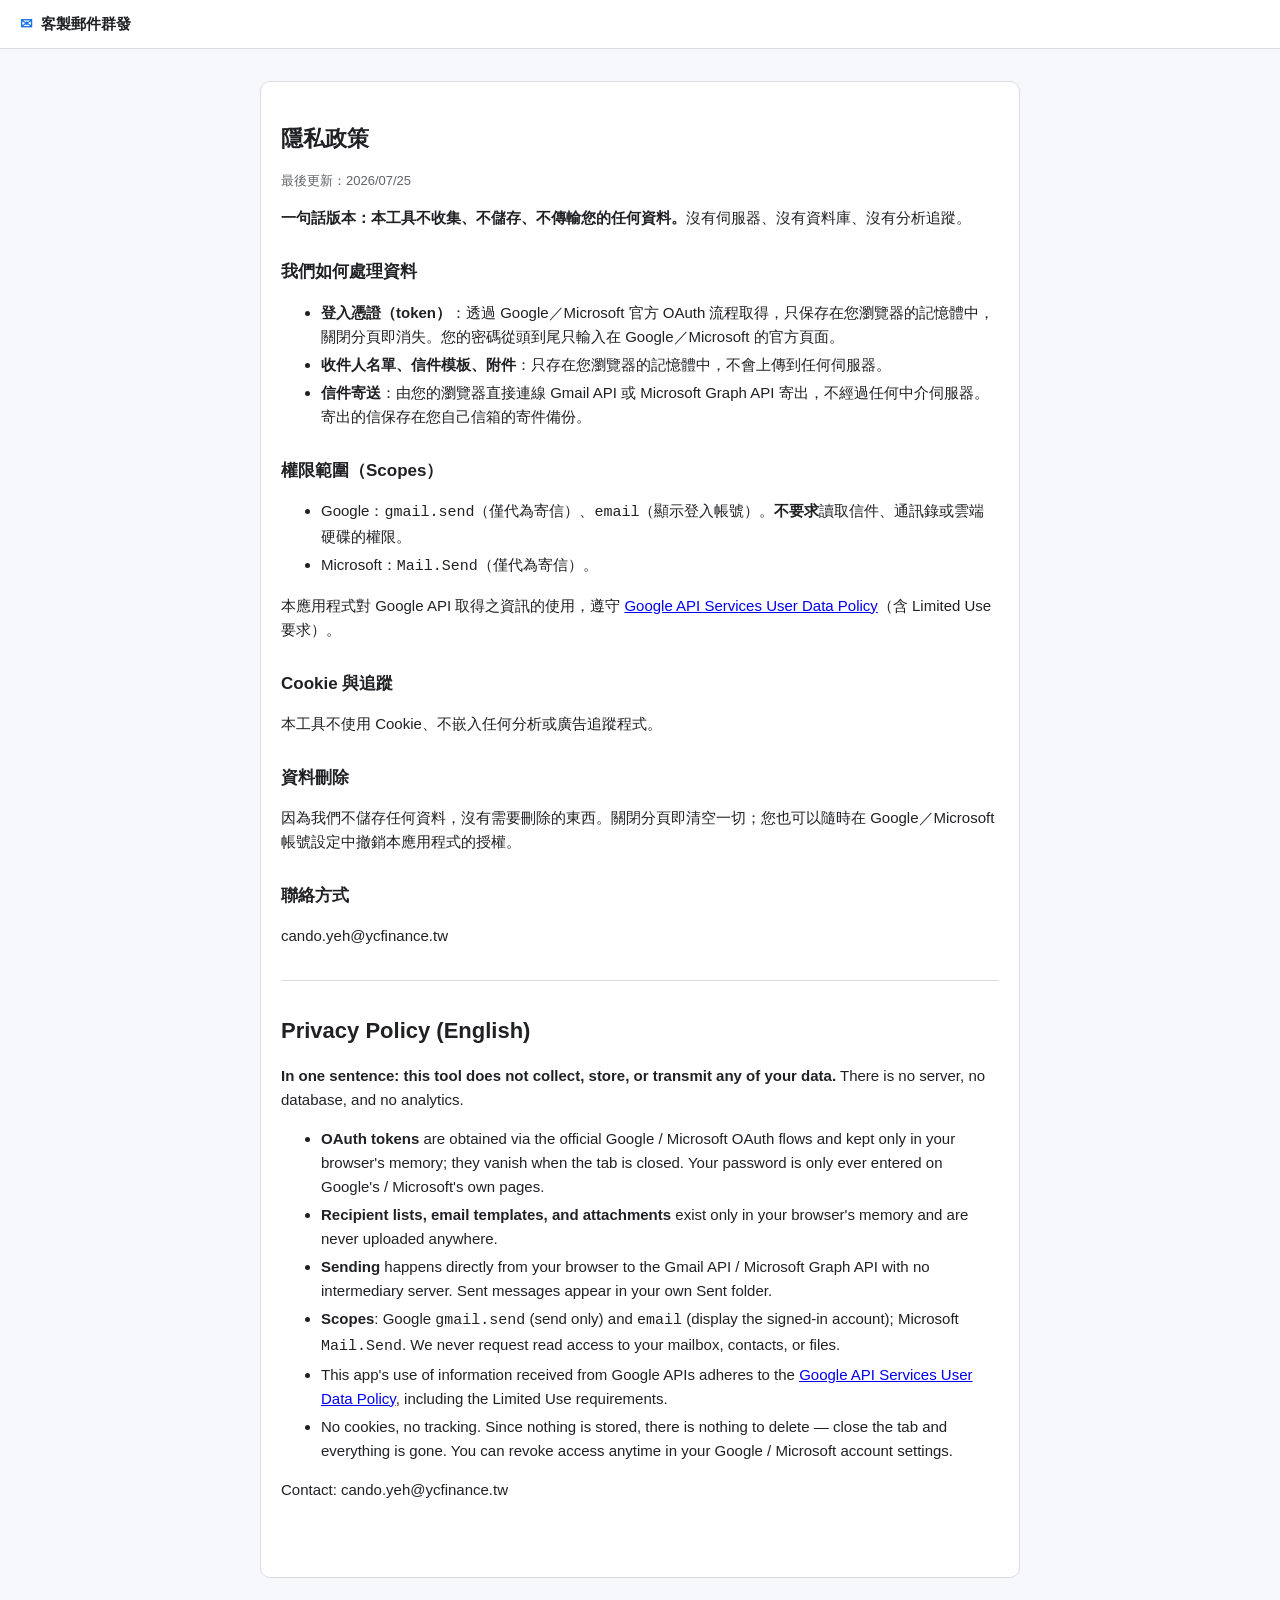
==== privacy.html @ ae94dd63 "Add privacy policy, terms of service, and anti-abuse notice for public launch Co-Authored-By: Claude" ====
<!DOCTYPE html>
<html lang="zh-Hant">
<head>
<meta charset="UTF-8">
<meta name="viewport" content="width=device-width, initial-scale=1">
<title>隱私政策 Privacy Policy — 客製郵件群發 Mail Merge</title>
<link rel="stylesheet" href="style.css">
<style>
  .doc { max-width: 760px; margin: 0 auto; padding: 24px 20px 60px; background: #fff;
         border: 1px solid var(--line); border-radius: 10px; margin-top: 16px; }
  .doc h1 { font-size: 22px; } .doc h2 { font-size: 17px; margin-top: 28px; }
  .doc hr { border: 0; border-top: 1px solid var(--line); margin: 32px 0; }
  .doc li { margin: 4px 0; }
</style>
</head>
<body>
<header class="topbar">
  <div class="brand"><span class="brand-mark">✉</span><a href="./" style="color:inherit;text-decoration:none">客製郵件群發</a></div>
</header>
<main><div class="doc">

<h1>隱私政策</h1>
<p class="muted">最後更新：2026/07/25</p>

<p><strong>一句話版本：本工具不收集、不儲存、不傳輸您的任何資料。</strong>沒有伺服器、沒有資料庫、沒有分析追蹤。</p>

<h2>我們如何處理資料</h2>
<ul>
  <li><strong>登入憑證（token）</strong>：透過 Google／Microsoft 官方 OAuth 流程取得，只保存在您瀏覽器的記憶體中，關閉分頁即消失。您的密碼從頭到尾只輸入在 Google／Microsoft 的官方頁面。</li>
  <li><strong>收件人名單、信件模板、附件</strong>：只存在您瀏覽器的記憶體中，不會上傳到任何伺服器。</li>
  <li><strong>信件寄送</strong>：由您的瀏覽器直接連線 Gmail API 或 Microsoft Graph API 寄出，不經過任何中介伺服器。寄出的信保存在您自己信箱的寄件備份。</li>
</ul>

<h2>權限範圍（Scopes）</h2>
<ul>
  <li>Google：<code>gmail.send</code>（僅代為寄信）、<code>email</code>（顯示登入帳號）。<strong>不要求</strong>讀取信件、通訊錄或雲端硬碟的權限。</li>
  <li>Microsoft：<code>Mail.Send</code>（僅代為寄信）。</li>
</ul>
<p>本應用程式對 Google API 取得之資訊的使用，遵守 <a href="https://developers.google.com/terms/api-services-user-data-policy">Google API Services User Data Policy</a>（含 Limited Use 要求）。</p>

<h2>Cookie 與追蹤</h2>
<p>本工具不使用 Cookie、不嵌入任何分析或廣告追蹤程式。</p>

<h2>資料刪除</h2>
<p>因為我們不儲存任何資料，沒有需要刪除的東西。關閉分頁即清空一切；您也可以隨時在 Google／Microsoft 帳號設定中撤銷本應用程式的授權。</p>

<h2>聯絡方式</h2>
<p>cando.yeh@ycfinance.tw</p>

<hr>

<h1>Privacy Policy (English)</h1>
<p><strong>In one sentence: this tool does not collect, store, or transmit any of your data.</strong> There is no server, no database, and no analytics.</p>
<ul>
  <li><strong>OAuth tokens</strong> are obtained via the official Google / Microsoft OAuth flows and kept only in your browser's memory; they vanish when the tab is closed. Your password is only ever entered on Google's / Microsoft's own pages.</li>
  <li><strong>Recipient lists, email templates, and attachments</strong> exist only in your browser's memory and are never uploaded anywhere.</li>
  <li><strong>Sending</strong> happens directly from your browser to the Gmail API / Microsoft Graph API with no intermediary server. Sent messages appear in your own Sent folder.</li>
  <li><strong>Scopes</strong>: Google <code>gmail.send</code> (send only) and <code>email</code> (display the signed-in account); Microsoft <code>Mail.Send</code>. We never request read access to your mailbox, contacts, or files.</li>
  <li>This app's use of information received from Google APIs adheres to the <a href="https://developers.google.com/terms/api-services-user-data-policy">Google API Services User Data Policy</a>, including the Limited Use requirements.</li>
  <li>No cookies, no tracking. Since nothing is stored, there is nothing to delete — close the tab and everything is gone. You can revoke access anytime in your Google / Microsoft account settings.</li>
</ul>
<p>Contact: cando.yeh@ycfinance.tw</p>

</div></main>
</body>
</html>
---- style.css ----
:root {
  --blue: #1a73e8;
  --blue-dark: #185fa5;
  --ink: #202124;
  --muted: #5f6368;
  --line: #dadce0;
  --bg: #f6f8fc;
  --ok-bg: #eaf3de; --ok-fg: #27500a;
  --bad-bg: #fcebeb; --bad-fg: #791f1f;
  --pill-bg: #e6f1fb; --pill-fg: #0c447c;
}
* { box-sizing: border-box; }
body {
  margin: 0; color: var(--ink); background: var(--bg);
  font: 15px/1.6 -apple-system, "PingFang TC", "Microsoft JhengHei", sans-serif;
}
main { max-width: 1080px; margin: 0 auto; padding: 16px 20px 60px; }

.topbar {
  display: flex; justify-content: space-between; align-items: center;
  padding: 12px 20px; background: #fff; border-bottom: 1px solid var(--line);
}
.brand { display: flex; align-items: baseline; gap: 8px; font-weight: 600; }
.brand-mark { color: var(--blue); }
.brand-sub { font-size: 12px; color: var(--muted); font-weight: 400; }
#authArea { display: flex; gap: 8px; align-items: center; }
.account-chip {
  display: inline-flex; align-items: center; gap: 6px;
  background: var(--pill-bg); color: var(--pill-fg);
  padding: 4px 12px; border-radius: 14px; font-size: 13px;
}

.btn {
  padding: 7px 14px; font-size: 14px; border: 1px solid var(--line);
  border-radius: 6px; background: #fff; cursor: pointer; color: var(--ink);
}
.btn:hover { background: #f1f3f4; }
.btn-sm { padding: 3px 10px; font-size: 13px; }
.btn-primary { background: var(--blue); border-color: var(--blue); color: #fff; }
.btn-primary:hover { background: var(--blue-dark); }
.btn-primary:disabled { background: #a8c7ee; border-color: #a8c7ee; cursor: not-allowed; }
.btn-danger { background: #d93025; border-color: #d93025; color: #fff; }

.step { background: #fff; border: 1px solid var(--line); border-radius: 10px; padding: 18px 20px; margin-top: 16px; }
.step h2 { font-size: 17px; margin: 0 0 14px; display: flex; align-items: center; gap: 8px; }
.step-no {
  display: inline-flex; width: 22px; height: 22px; border-radius: 50%;
  background: var(--blue); color: #fff; font-size: 13px;
  align-items: center; justify-content: center;
}

.paste-zone {
  border: 1.5px dashed #b9c2cc; border-radius: 8px; padding: 26px;
  text-align: center; cursor: pointer; outline: none;
}
.paste-zone:focus, .paste-zone.armed { border-color: var(--blue); background: #f5f9ff; }
.pz-title { font-size: 15px; }
.pz-sub { font-size: 13px; color: var(--muted); margin: 4px 0 10px; }

.row-bar { display: flex; align-items: center; gap: 10px; margin: 14px 0 10px; flex-wrap: wrap; }
.tag { font-size: 13px; padding: 2px 10px; border-radius: 12px; }
.tag-ok { background: var(--ok-bg); color: var(--ok-fg); }
.tag-bad { background: var(--bad-bg); color: var(--bad-fg); }
.muted { color: var(--muted); font-size: 13px; }

.map-grid { display: flex; gap: 14px; flex-wrap: wrap; margin-bottom: 12px; }
.map-item { flex: 1; min-width: 240px; }
.map-label { display: block; font-size: 12px; color: var(--muted); margin-bottom: 4px; }
.map-item select { width: 100%; padding: 7px 8px; border: 1px solid var(--line); border-radius: 6px; font-size: 14px; background: #fff; }

.attach-pools { display: flex; gap: 14px; flex-wrap: wrap; margin-bottom: 12px; }
.pool { flex: 1; min-width: 280px; }
.pool-title { font-size: 12px; color: var(--muted); margin-bottom: 4px; }
.drop-zone {
  border: 1.5px dashed #b9c2cc; border-radius: 8px; padding: 10px 12px;
  font-size: 13px; color: var(--muted);
}
.drop-zone.armed { border-color: var(--blue); background: #f5f9ff; }
.file-list { margin-top: 6px; display: flex; flex-wrap: wrap; gap: 6px; }
.file-item {
  display: inline-flex; align-items: center; gap: 6px; font-size: 12px;
  background: #f1f3f4; border-radius: 12px; padding: 2px 10px;
}
.file-item button { border: 0; background: none; cursor: pointer; color: var(--muted); font-size: 13px; padding: 0; }

.table-wrap { max-height: 320px; overflow: auto; border: 1px solid var(--line); border-radius: 8px; }
.table-wrap table { width: 100%; border-collapse: collapse; font-size: 13px; }
.table-wrap th {
  position: sticky; top: 0; background: #f8f9fa; text-align: left;
  padding: 7px 10px; border-bottom: 1px solid var(--line); white-space: nowrap;
}
.table-wrap td { padding: 6px 10px; border-bottom: 1px solid #eee; white-space: nowrap; max-width: 220px; overflow: hidden; text-overflow: ellipsis; }
.table-wrap td[contenteditable]:hover { background: #f5f9ff; cursor: text; }
.table-wrap td[contenteditable]:focus {
  outline: 2px solid var(--blue); outline-offset: -2px;
  background: #fff; white-space: normal;
}
.row-del {
  border: 0; background: none; cursor: pointer; color: var(--muted);
  font-size: 13px; padding: 0 4px;
}
.row-del:hover { color: #d93025; }

.row-bad { background: var(--bad-bg); }
.row-bad td:first-child, .err-text { color: var(--bad-fg); }

.compose-grid { display: grid; grid-template-columns: minmax(0, 1.15fr) minmax(0, 1fr); gap: 16px; }
@media (max-width: 860px) { .compose-grid { grid-template-columns: 1fr; } }

.chip-bar { display: flex; flex-wrap: wrap; gap: 6px; margin-bottom: 10px; }
.chip {
  background: var(--pill-bg); color: var(--pill-fg); font-size: 13px;
  padding: 3px 12px; border-radius: 12px; cursor: pointer; border: 0;
}
.chip:hover { background: #d3e6f9; }

.field-label { font-size: 12px; color: var(--muted); margin: 10px 0 4px; }
.editor {
  border: 1px solid var(--line); border-radius: 6px; padding: 9px 12px;
  font-size: 14px; background: #fff; outline: none;
}
.editor:focus { border-color: var(--blue); }
.subject-editor { min-height: 20px; white-space: nowrap; overflow-x: auto; }
.body-editor { min-height: 220px; line-height: 1.8; }
.pill {
  display: inline-block; background: var(--pill-bg); color: var(--pill-fg);
  padding: 0 7px; border-radius: 8px; font-size: 13px; margin: 0 1px;
  user-select: all;
}
.ac-menu {
  position: absolute; z-index: 50; background: #fff; border: 1px solid var(--line);
  border-radius: 8px; box-shadow: 0 4px 16px rgba(0,0,0,.15); padding: 4px; min-width: 140px;
}
.ac-menu button { display: block; width: 100%; text-align: left; border: 0; background: none; padding: 6px 10px; font-size: 14px; cursor: pointer; border-radius: 5px; }
.ac-menu button:hover, .ac-menu button.active { background: var(--pill-bg); }
.editor-pane { position: relative; }

.preview-pane { border: 1px solid var(--line); border-radius: 8px; padding: 14px; background: #fafbfc; }
.preview-head { display: flex; justify-content: space-between; align-items: center; margin-bottom: 10px; }
.pv-nav { display: flex; gap: 6px; }
.pv-field { margin-bottom: 8px; }
.pv-field .muted { display: block; font-size: 12px; }
.pv-subject { font-weight: 600; }
.pv-body { border-top: 1px solid var(--line); padding-top: 10px; margin-top: 4px; line-height: 1.8; font-size: 14px; min-height: 120px; }
.pv-atts { display: flex; flex-wrap: wrap; gap: 6px; margin-top: 10px; }
.pv-warn { margin-top: 10px; font-size: 13px; color: var(--bad-fg); background: var(--bad-bg); border-radius: 6px; padding: 6px 10px; }
.miss { background: var(--bad-bg); color: var(--bad-fg); padding: 0 4px; border-radius: 4px; }

.send-bar { display: flex; justify-content: space-between; align-items: center; gap: 12px; flex-wrap: wrap; }
.send-summary { font-size: 14px; }
.send-actions { display: flex; gap: 8px; }
.progress { height: 6px; background: #e8eaed; border-radius: 3px; margin-top: 14px; overflow: hidden; }
.progress-fill { height: 100%; width: 0; background: var(--blue); transition: width .3s; }
.send-log { margin-top: 12px; max-height: 300px; overflow: auto; font-size: 13px; }
.log-row { display: flex; gap: 10px; padding: 4px 6px; border-bottom: 1px solid #f0f0f0; align-items: baseline; }
.log-ok { color: var(--ok-fg); }
.log-bad { color: var(--bad-fg); }

.setup-hint {
  margin-top: 16px; background: #fff8e1; border: 1px solid #f0d58c;
  border-radius: 8px; padding: 12px 16px; font-size: 14px;
}
.setup-hint code { background: #fff; padding: 1px 6px; border-radius: 4px; border: 1px solid #eee; }

.foot { text-align: center; font-size: 12px; color: var(--muted); padding: 20px; }
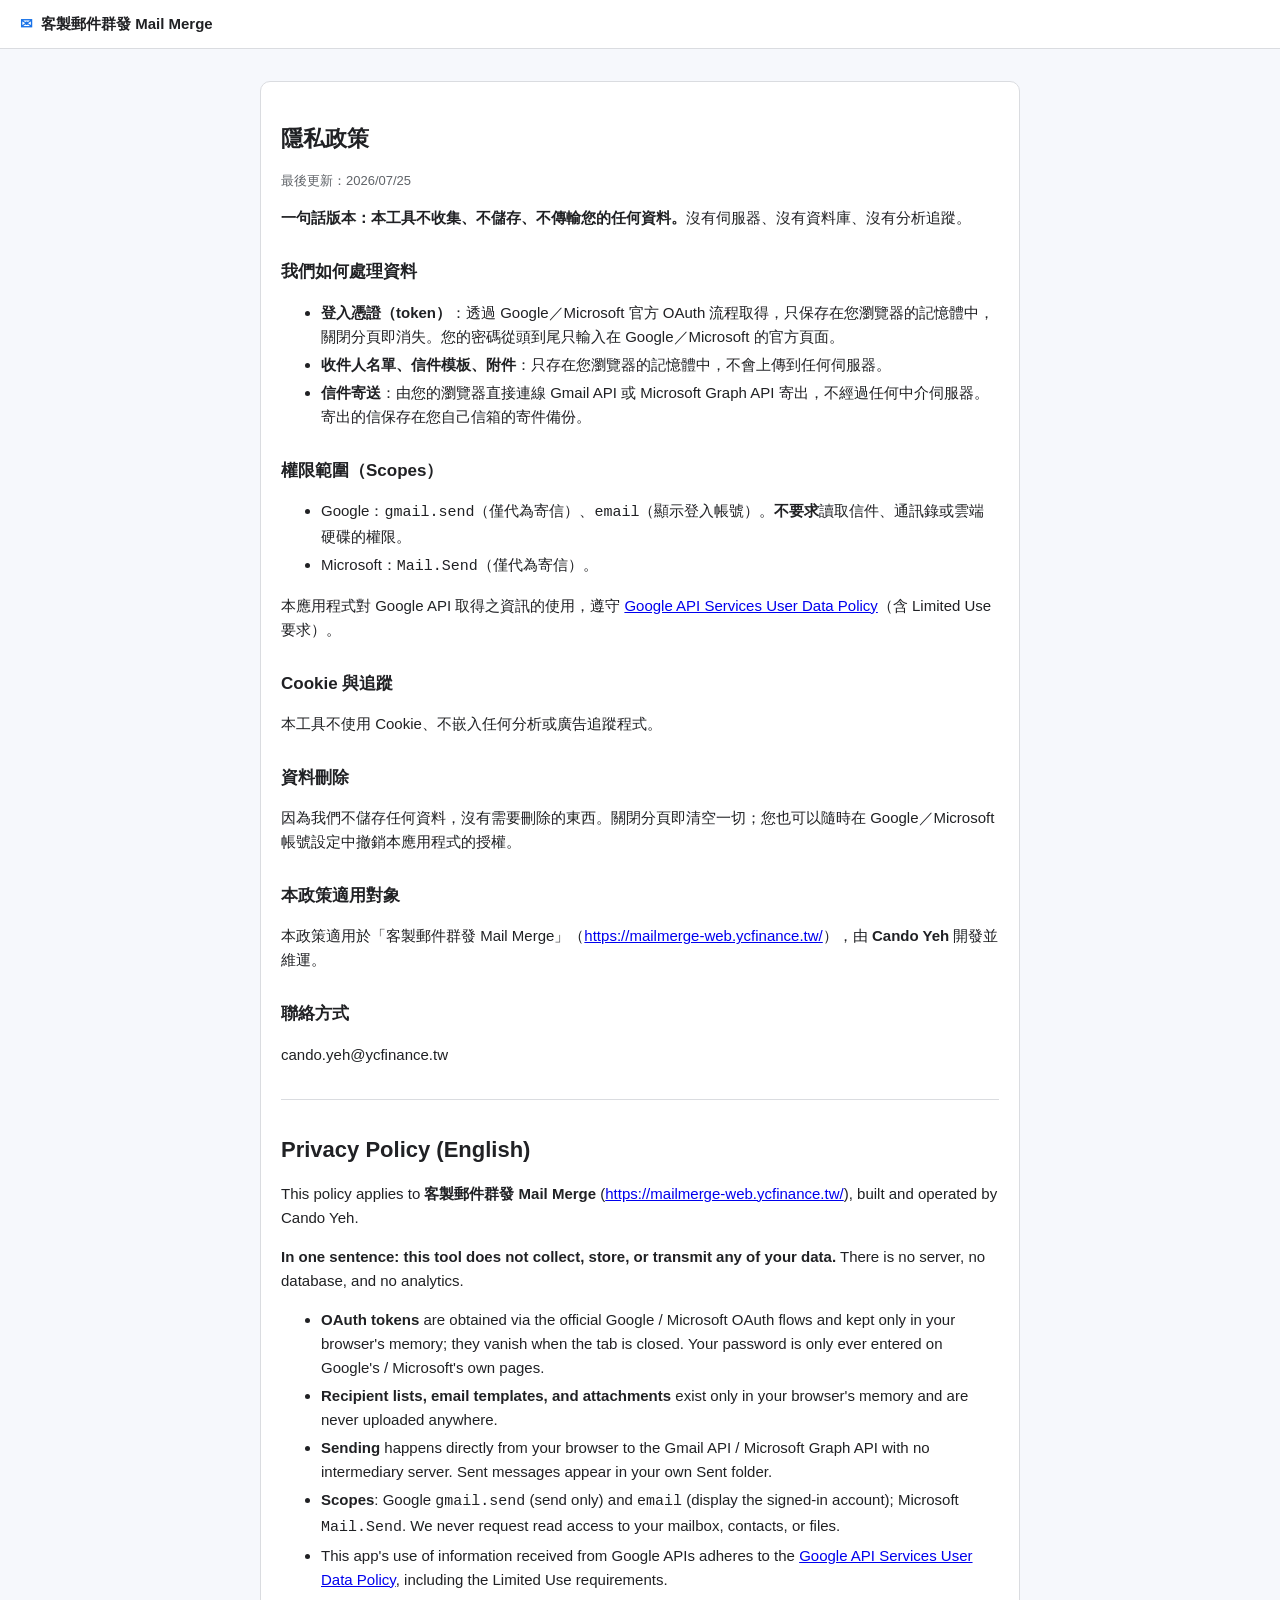
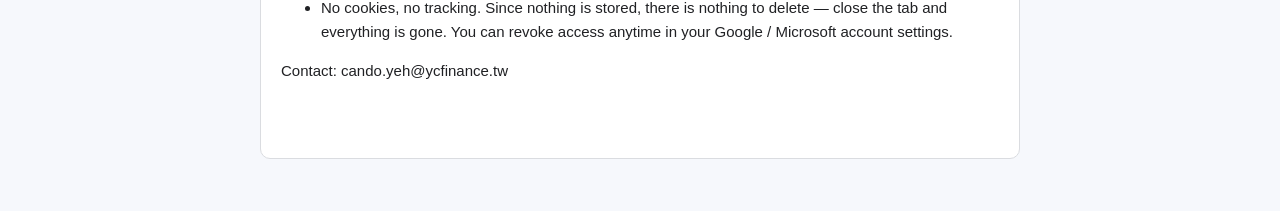
==== commit 261b4ab5: "feat: refactor auth UI with SVG provider icons and add landing page documentation for OAuth verifica" ====
--- a/privacy.html
+++ b/privacy.html
@@ -15,7 +15,7 @@
 </head>
 <body>
 <header class="topbar">
-  <div class="brand"><span class="brand-mark">✉</span><a href="./" style="color:inherit;text-decoration:none">客製郵件群發</a></div>
+  <div class="brand"><span class="brand-mark">✉</span><a href="./" style="color:inherit;text-decoration:none">客製郵件群發 Mail Merge</a></div>
 </header>
 <main><div class="doc">
 
@@ -44,12 +44,16 @@
 <h2>資料刪除</h2>
 <p>因為我們不儲存任何資料，沒有需要刪除的東西。關閉分頁即清空一切；您也可以隨時在 Google／Microsoft 帳號設定中撤銷本應用程式的授權。</p>
 
+<h2>本政策適用對象</h2>
+<p>本政策適用於「客製郵件群發 Mail Merge」（<a href="https://mailmerge-web.ycfinance.tw/">https://mailmerge-web.ycfinance.tw/</a>），由 <strong>Cando Yeh</strong> 開發並維運。</p>
+
 <h2>聯絡方式</h2>
 <p>cando.yeh@ycfinance.tw</p>
 
 <hr>
 
 <h1>Privacy Policy (English)</h1>
+<p>This policy applies to <strong>客製郵件群發 Mail Merge</strong> (<a href="https://mailmerge-web.ycfinance.tw/">https://mailmerge-web.ycfinance.tw/</a>), built and operated by Cando Yeh.</p>
 <p><strong>In one sentence: this tool does not collect, store, or transmit any of your data.</strong> There is no server, no database, and no analytics.</p>
 <ul>
   <li><strong>OAuth tokens</strong> are obtained via the official Google / Microsoft OAuth flows and kept only in your browser's memory; they vanish when the tab is closed. Your password is only ever entered on Google's / Microsoft's own pages.</li>
--- a/style.css
+++ b/style.css
@@ -40,6 +40,24 @@
 .btn-primary:hover { background: var(--blue-dark); }
 .btn-primary:disabled { background: #a8c7ee; border-color: #a8c7ee; cursor: not-allowed; }
 .btn-danger { background: #d93025; border-color: #d93025; color: #fff; }
+/* 圖示＋文字的登入按鈕 */
+.btn-oauth { display: inline-flex; align-items: center; gap: 8px; }
+.oauth-icon { display: block; width: 18px; height: 18px; flex: none; }
+
+/* 首頁說明區（同時是 Google OAuth 審查看的 homepage 說明與 in-product 資料揭露） */
+.hero { background: #fff; border: 1px solid var(--line); border-radius: 10px; padding: 20px 22px; margin-top: 16px; }
+.hero h1 { font-size: 20px; margin: 0 0 10px; }
+.hero-lead { margin: 0 0 10px; max-width: 74ch; }
+.hero-en { color: var(--muted); font-size: 13px; line-height: 1.55; }
+.hero-points { margin: 14px 0; padding-left: 20px; max-width: 78ch; }
+.hero-points li { margin: 0 0 8px; }
+.hero-points .hero-en { display: block; margin-top: 2px; }
+.hero-pub { font-size: 13px; color: var(--muted); margin: 10px 0 0; }
+.hero-pub a { color: var(--blue); }
+.hero-start {
+  margin: 16px 0 0; padding-top: 12px; border-top: 1px solid var(--line); font-size: 14px;
+}
+.hero code { background: #f1f3f4; padding: 1px 5px; border-radius: 4px; font-size: 12.5px; }
 
 .step { background: #fff; border: 1px solid var(--line); border-radius: 10px; padding: 18px 20px; margin-top: 16px; }
 .step h2 { font-size: 17px; margin: 0 0 14px; display: flex; align-items: center; gap: 8px; }
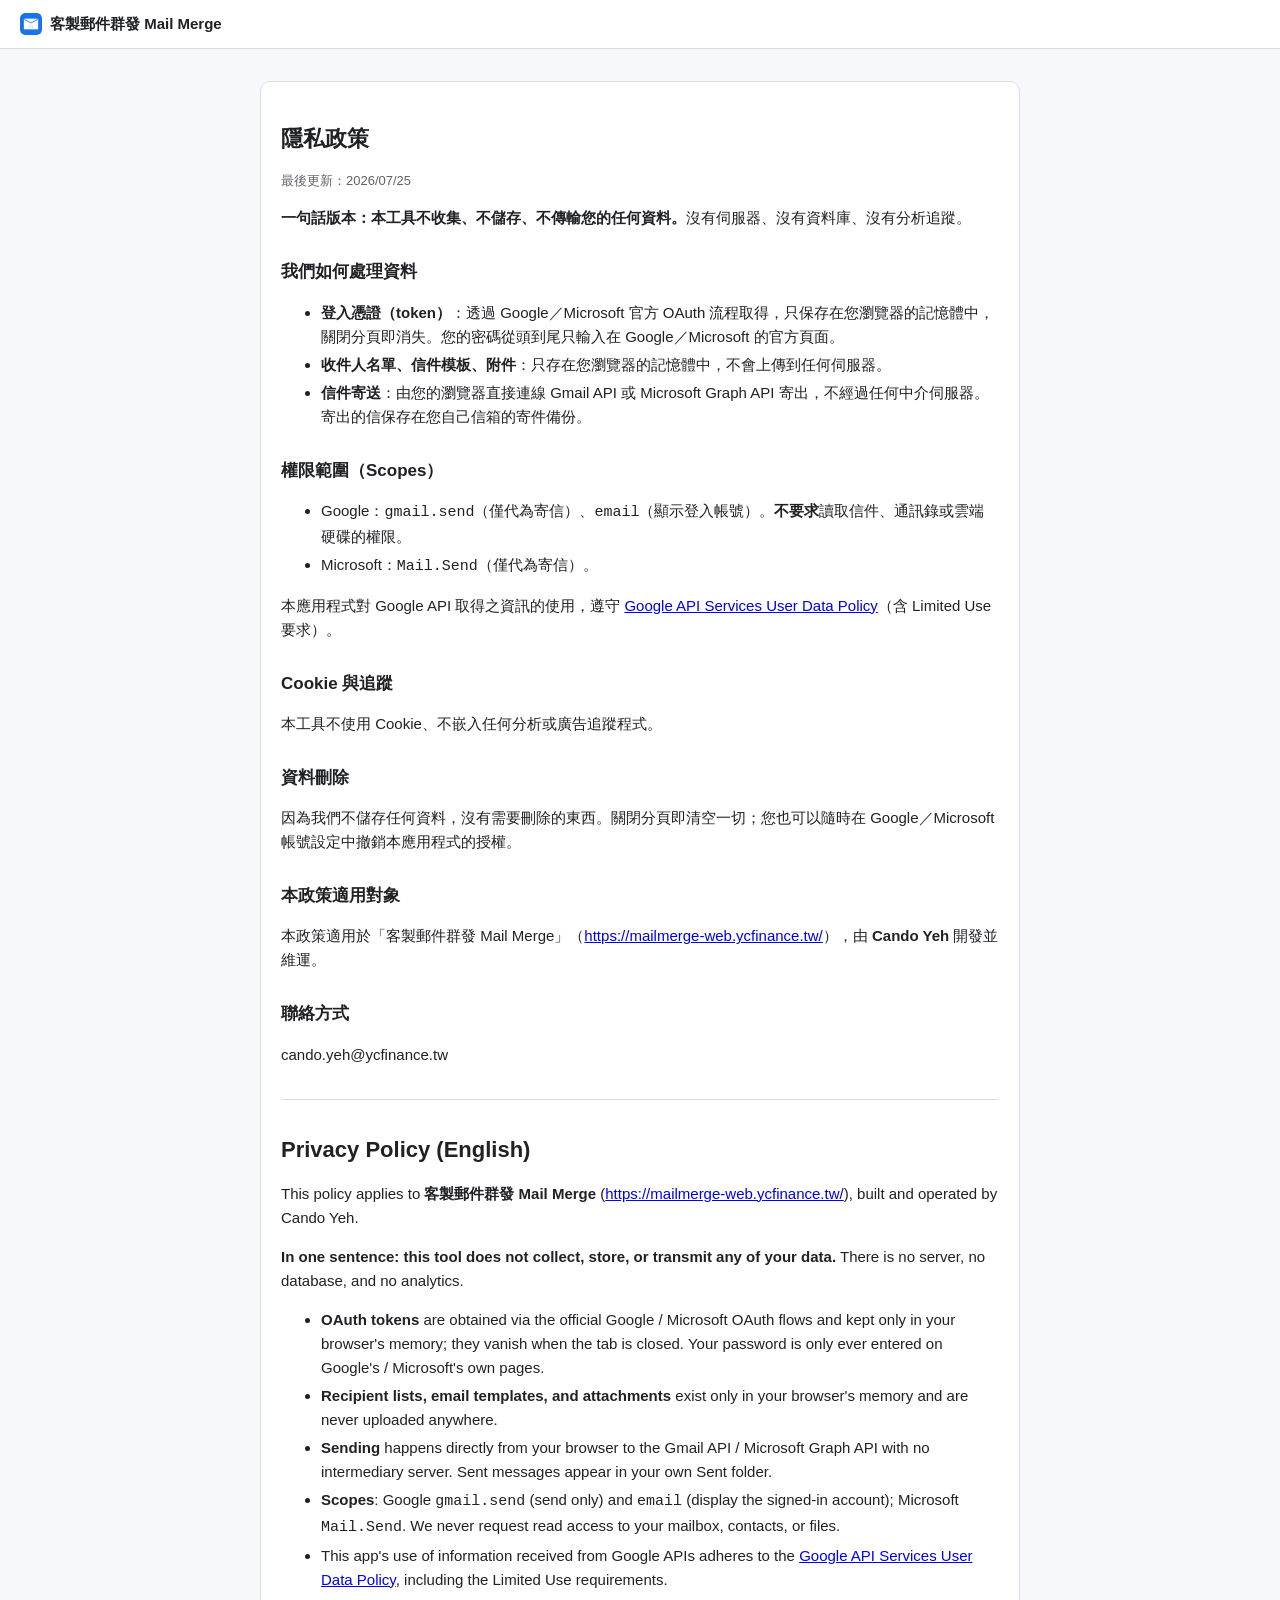
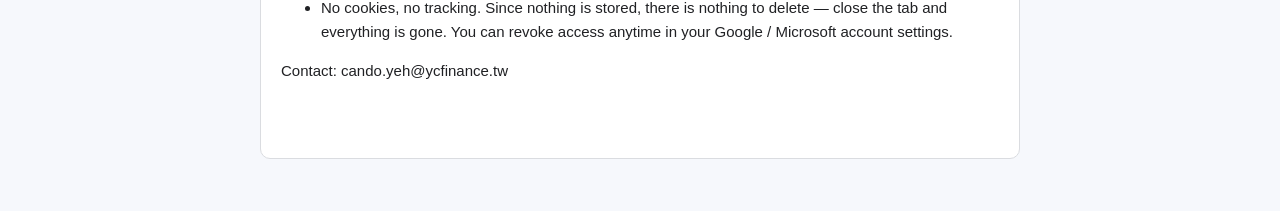
==== commit 5902661e: "feat: align homepage branding with OAuth consent screen (name + app icon + favicon) Co-Authored-By: " ====
--- a/privacy.html
+++ b/privacy.html
@@ -15,7 +15,7 @@
 </head>
 <body>
 <header class="topbar">
-  <div class="brand"><span class="brand-mark">✉</span><a href="./" style="color:inherit;text-decoration:none">客製郵件群發 Mail Merge</a></div>
+  <div class="brand"><img src="/app-icon-128.png" alt="" class="brand-logo"><a href="./" style="color:inherit;text-decoration:none">客製郵件群發 Mail Merge</a></div>
 </header>
 <main><div class="doc">
 
--- a/style.css
+++ b/style.css
@@ -20,8 +20,9 @@
   display: flex; justify-content: space-between; align-items: center;
   padding: 12px 20px; background: #fff; border-bottom: 1px solid var(--line);
 }
-.brand { display: flex; align-items: baseline; gap: 8px; font-weight: 600; }
+.brand { display: flex; align-items: center; gap: 8px; font-weight: 600; }
 .brand-mark { color: var(--blue); }
+.brand-logo { width: 22px; height: 22px; border-radius: 5px; display: block; }
 .brand-sub { font-size: 12px; color: var(--muted); font-weight: 400; }
 #authArea { display: flex; gap: 8px; align-items: center; }
 .account-chip {
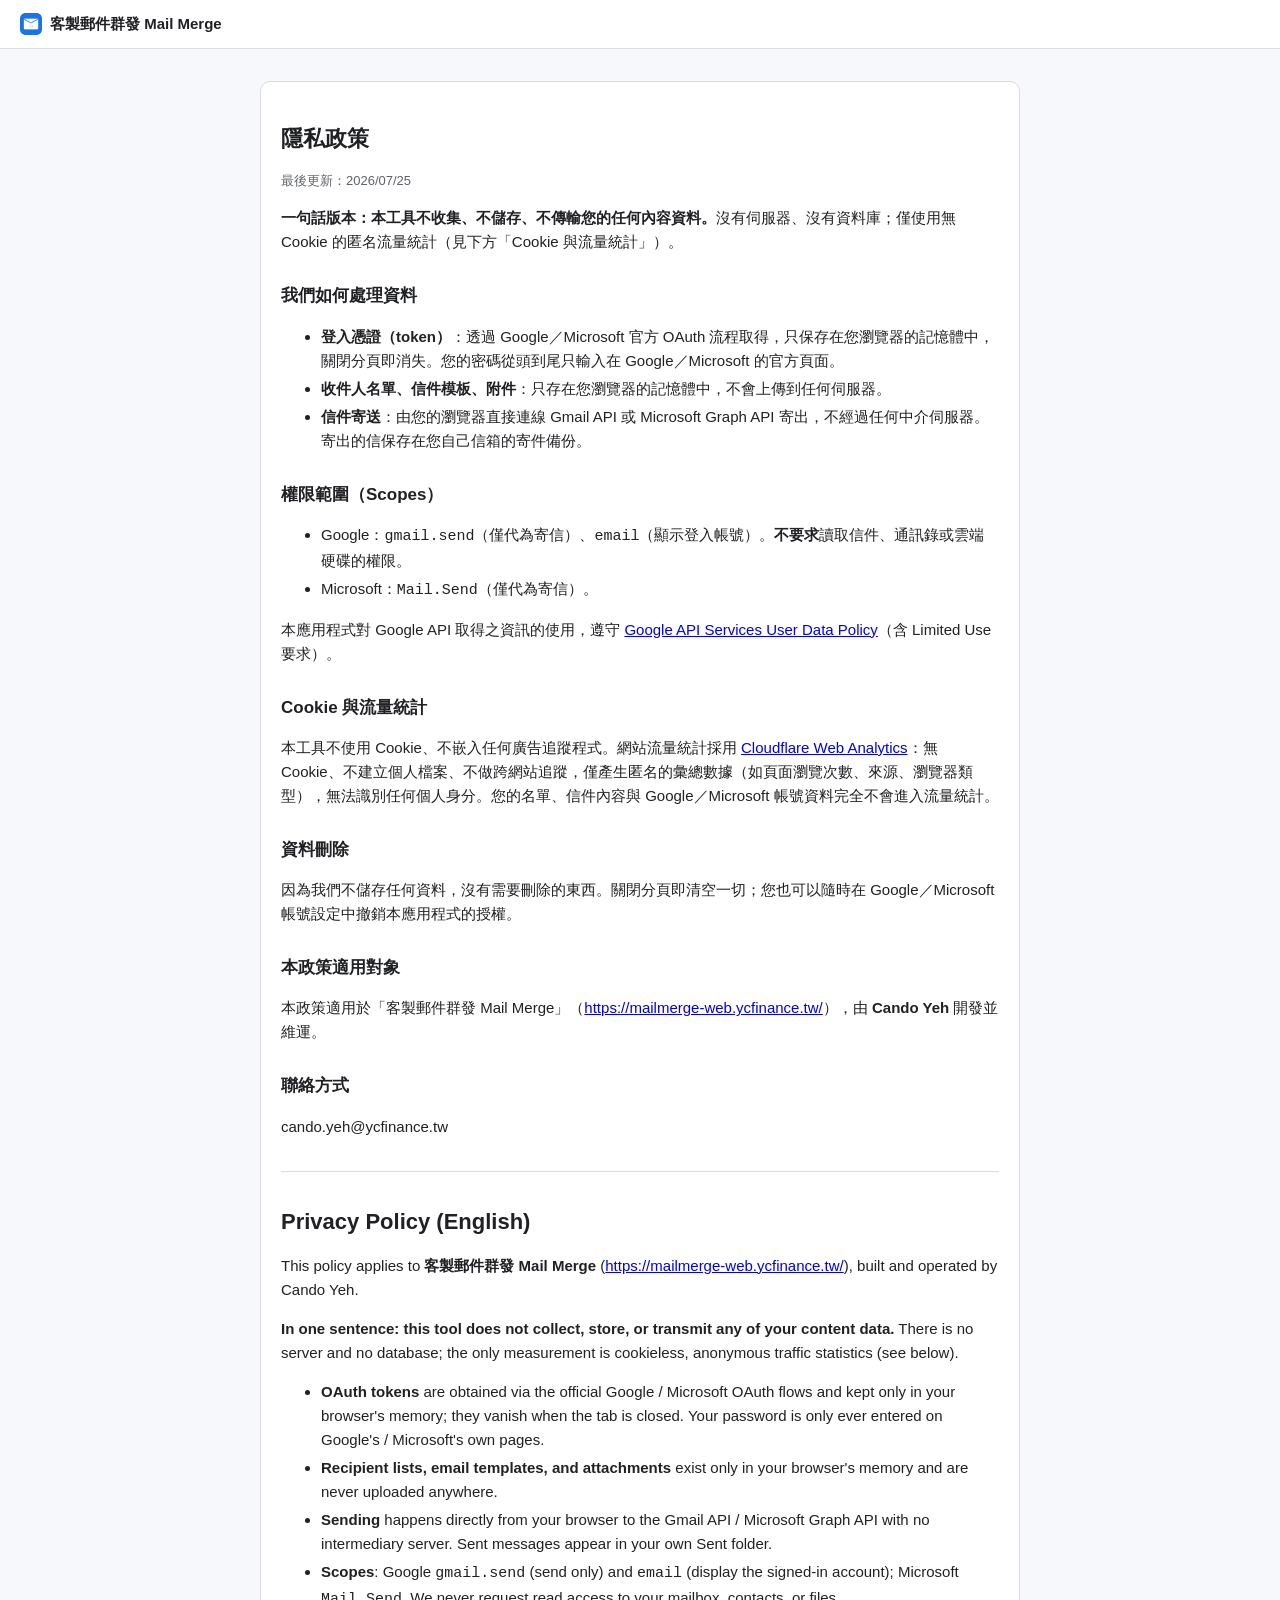
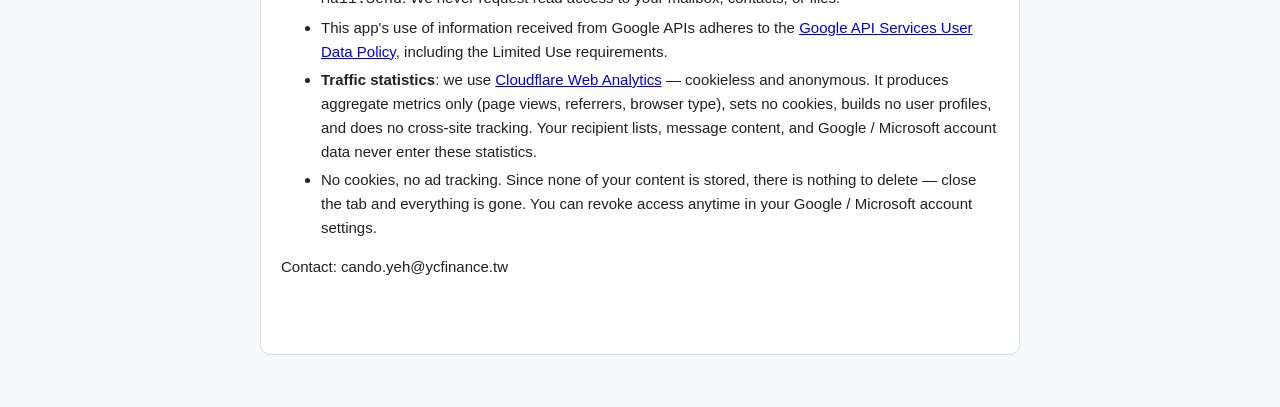
==== commit 0ef9383c: "feat: add OG social banner + cookieless analytics disclosure (CF beacon pending token) Co-Authored-B" ====
--- a/privacy.html
+++ b/privacy.html
@@ -22,7 +22,7 @@
 <h1>隱私政策</h1>
 <p class="muted">最後更新：2026/07/25</p>
 
-<p><strong>一句話版本：本工具不收集、不儲存、不傳輸您的任何資料。</strong>沒有伺服器、沒有資料庫、沒有分析追蹤。</p>
+<p><strong>一句話版本：本工具不收集、不儲存、不傳輸您的任何內容資料。</strong>沒有伺服器、沒有資料庫；僅使用無 Cookie 的匿名流量統計（見下方「Cookie 與流量統計」）。</p>
 
 <h2>我們如何處理資料</h2>
 <ul>
@@ -38,8 +38,8 @@
 </ul>
 <p>本應用程式對 Google API 取得之資訊的使用，遵守 <a href="https://developers.google.com/terms/api-services-user-data-policy">Google API Services User Data Policy</a>（含 Limited Use 要求）。</p>
 
-<h2>Cookie 與追蹤</h2>
-<p>本工具不使用 Cookie、不嵌入任何分析或廣告追蹤程式。</p>
+<h2>Cookie 與流量統計</h2>
+<p>本工具不使用 Cookie、不嵌入任何廣告追蹤程式。網站流量統計採用 <a href="https://www.cloudflare.com/web-analytics/" target="_blank" rel="noopener">Cloudflare Web Analytics</a>：無 Cookie、不建立個人檔案、不做跨網站追蹤，僅產生匿名的彙總數據（如頁面瀏覽次數、來源、瀏覽器類型），無法識別任何個人身分。您的名單、信件內容與 Google／Microsoft 帳號資料完全不會進入流量統計。</p>
 
 <h2>資料刪除</h2>
 <p>因為我們不儲存任何資料，沒有需要刪除的東西。關閉分頁即清空一切；您也可以隨時在 Google／Microsoft 帳號設定中撤銷本應用程式的授權。</p>
@@ -54,17 +54,21 @@
 
 <h1>Privacy Policy (English)</h1>
 <p>This policy applies to <strong>客製郵件群發 Mail Merge</strong> (<a href="https://mailmerge-web.ycfinance.tw/">https://mailmerge-web.ycfinance.tw/</a>), built and operated by Cando Yeh.</p>
-<p><strong>In one sentence: this tool does not collect, store, or transmit any of your data.</strong> There is no server, no database, and no analytics.</p>
+<p><strong>In one sentence: this tool does not collect, store, or transmit any of your content data.</strong> There is no server and no database; the only measurement is cookieless, anonymous traffic statistics (see below).</p>
 <ul>
   <li><strong>OAuth tokens</strong> are obtained via the official Google / Microsoft OAuth flows and kept only in your browser's memory; they vanish when the tab is closed. Your password is only ever entered on Google's / Microsoft's own pages.</li>
   <li><strong>Recipient lists, email templates, and attachments</strong> exist only in your browser's memory and are never uploaded anywhere.</li>
   <li><strong>Sending</strong> happens directly from your browser to the Gmail API / Microsoft Graph API with no intermediary server. Sent messages appear in your own Sent folder.</li>
   <li><strong>Scopes</strong>: Google <code>gmail.send</code> (send only) and <code>email</code> (display the signed-in account); Microsoft <code>Mail.Send</code>. We never request read access to your mailbox, contacts, or files.</li>
   <li>This app's use of information received from Google APIs adheres to the <a href="https://developers.google.com/terms/api-services-user-data-policy">Google API Services User Data Policy</a>, including the Limited Use requirements.</li>
-  <li>No cookies, no tracking. Since nothing is stored, there is nothing to delete — close the tab and everything is gone. You can revoke access anytime in your Google / Microsoft account settings.</li>
+  <li><strong>Traffic statistics</strong>: we use <a href="https://www.cloudflare.com/web-analytics/" target="_blank" rel="noopener">Cloudflare Web Analytics</a> — cookieless and anonymous. It produces aggregate metrics only (page views, referrers, browser type), sets no cookies, builds no user profiles, and does no cross-site tracking. Your recipient lists, message content, and Google / Microsoft account data never enter these statistics.</li>
+  <li>No cookies, no ad tracking. Since none of your content is stored, there is nothing to delete — close the tab and everything is gone. You can revoke access anytime in your Google / Microsoft account settings.</li>
 </ul>
 <p>Contact: cando.yeh@ycfinance.tw</p>
 
 </div></main>
+<!-- Cloudflare Web Analytics（無 Cookie 匿名統計）；token 填入後移除註解即生效
+<script defer src="https://static.cloudflareinsights.com/beacon.min.js" data-cf-beacon='{"token": "REPLACE_WITH_CF_TOKEN"}'></script>
+-->
 </body>
 </html>
